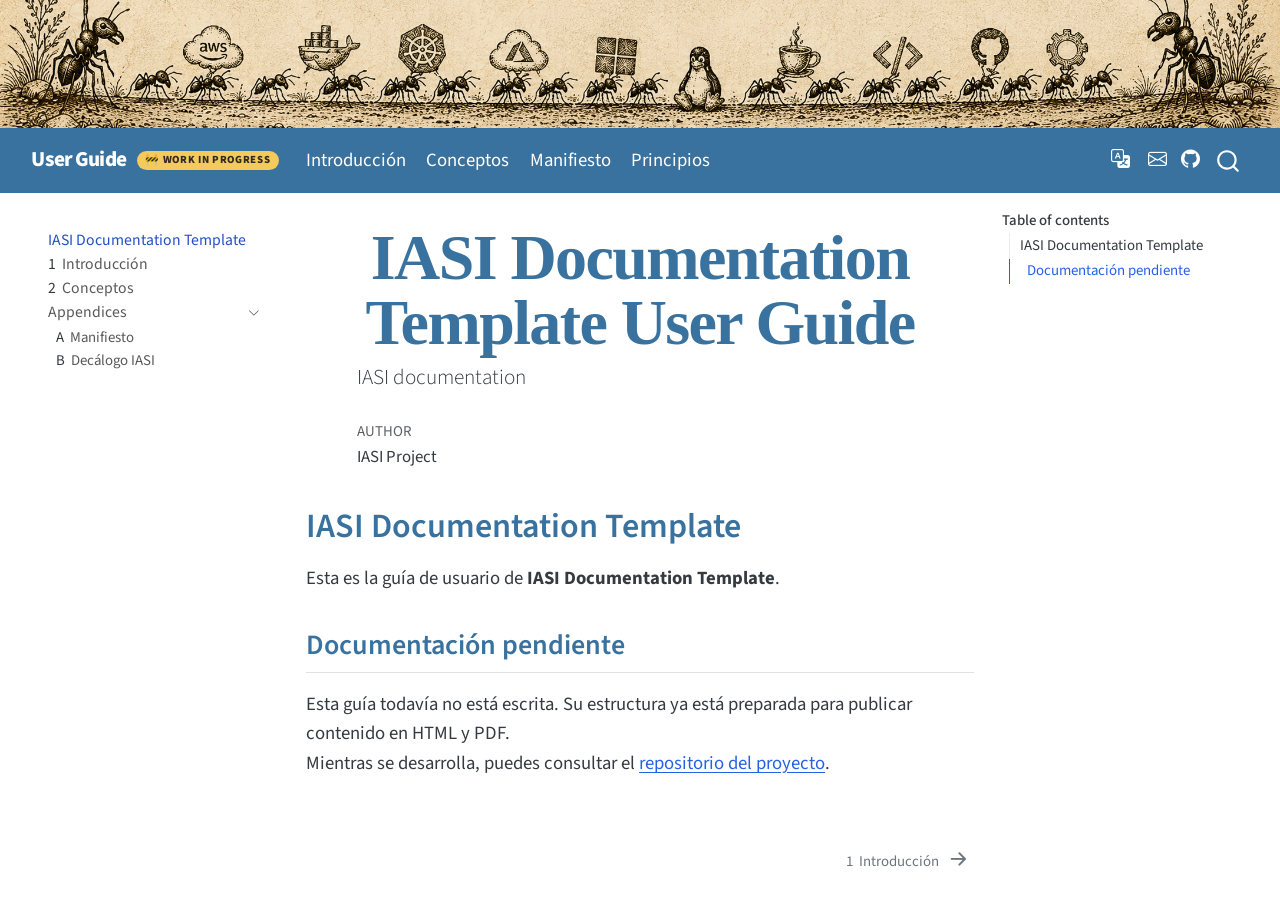
==== publish/user-guide/index.html @ e16250e0 "creadas plantillas publish" ====
<!DOCTYPE html>
<html xmlns="http://www.w3.org/1999/xhtml" lang="en" xml:lang="en"><head>

<meta charset="utf-8">
<meta name="generator" content="quarto-1.9.38">

<meta name="viewport" content="width=device-width, initial-scale=1.0, user-scalable=yes">

<meta name="author" content="IASI Project">

<title>IASI Documentation Template User Guide</title>
<style>
/* Default styles provided by pandoc.
** See https://pandoc.org/MANUAL.html#variables-for-html for config info.
*/
code{white-space: pre-wrap;}
span.smallcaps{font-variant: small-caps;}
div.columns{display: flex; gap: min(4vw, 1.5em);}
div.column{flex: auto; overflow-x: auto;}
div.hanging-indent{margin-left: 1.5em; text-indent: -1.5em;}
ul.task-list{list-style: none;}
ul.task-list li input[type="checkbox"] {
  width: 0.8em;
  margin: 0 0.8em 0.2em -1em; /* quarto-specific, see https://github.com/quarto-dev/quarto-cli/issues/4556 */ 
  vertical-align: middle;
}
</style>


<script src="site_libs/quarto-nav/quarto-nav.js"></script>
<script src="site_libs/quarto-nav/headroom.min.js"></script>
<script src="site_libs/clipboard/clipboard.min.js"></script>
<script src="site_libs/quarto-search/autocomplete.umd.js"></script>
<script src="site_libs/quarto-search/fuse.min.js"></script>
<script src="site_libs/quarto-search/quarto-search.js"></script>
<meta name="quarto:offset" content="./">
<link href="./chapters/01-intro/index.html" rel="next">
<script src="site_libs/quarto-html/quarto.js" type="module"></script>
<script src="site_libs/quarto-html/tabsets/tabsets.js" type="module"></script>
<script src="site_libs/quarto-html/popper.min.js"></script>
<script src="site_libs/quarto-html/tippy.umd.min.js"></script>
<script src="site_libs/quarto-html/anchor.min.js"></script>
<link href="site_libs/quarto-html/tippy.css" rel="stylesheet">
<link href="site_libs/quarto-html/quarto-syntax-highlighting-15634bcf2e68342d4ad2dfa704d543f6.css" rel="stylesheet" id="quarto-text-highlighting-styles">
<script src="site_libs/bootstrap/bootstrap.min.js"></script>
<link href="site_libs/bootstrap/bootstrap-icons.css" rel="stylesheet">
<link href="site_libs/bootstrap/bootstrap-37758bcf14ad8974d9ff99838dd22ecb.min.css" rel="stylesheet" append-hash="true" id="quarto-bootstrap" data-mode="light">
<script id="quarto-search-options" type="application/json">{
  "location": "navbar",
  "copy-button": false,
  "collapse-after": 3,
  "panel-placement": "end",
  "type": "overlay",
  "limit": 50,
  "keyboard-shortcut": [
    "f",
    "/",
    "s"
  ],
  "show-item-context": false,
  "language": {
    "search-no-results-text": "No results",
    "search-matching-documents-text": "matching documents",
    "search-copy-link-title": "Copy link to search",
    "search-hide-matches-text": "Hide additional matches",
    "search-more-match-text": "more match in this document",
    "search-more-matches-text": "more matches in this document",
    "search-clear-button-title": "Clear",
    "search-text-placeholder": "",
    "search-detached-cancel-button-title": "Cancel",
    "search-submit-button-title": "Submit",
    "search-label": "Search"
  }
}</script>
<script>
document.addEventListener("DOMContentLoaded", () => {
  const banner = document.querySelector("#quarto-announcement .iasi-ants-image");
  const bootstrap = document.querySelector("link#quarto-bootstrap");

  if (!banner || !bootstrap) return;

  const siteRoot = bootstrap.href.replace(/site_libs\/bootstrap\/[^/]+$/i, "");
  banner.src = new URL("resources/images/ants.png", siteRoot).href;
});
</script>


</head>

<body class="nav-sidebar floating nav-fixed quarto-light">

<div id="quarto-search-results"></div>
  <header id="quarto-header" class="headroom fixed-top">
    <div id="quarto-announcement" data-announcement-id="924b3bb06044a6f8e6a5618432e2a604" class="alert alert-light hidden"><div class="quarto-announcement-content">
<p><img src="resources/images/ants.png" class="iasi-ants-image img-fluid"></p>
</div></div>
    <nav class="navbar navbar-expand-lg " data-bs-theme="dark">
      <div class="navbar-container container-fluid">
      <div class="navbar-brand-container mx-auto">
    <a class="navbar-brand" href="./index.html">
    <span class="navbar-title">User Guide</span>
    </a>
  </div>
            <div id="quarto-search" class="" title="Search"></div>
          <button class="navbar-toggler" type="button" data-bs-toggle="collapse" data-bs-target="#navbarCollapse" aria-controls="navbarCollapse" role="menu" aria-expanded="false" aria-label="Toggle navigation" onclick="if (window.quartoToggleHeadroom) { window.quartoToggleHeadroom(); }">
  <span class="navbar-toggler-icon"></span>
</button>
          <div class="collapse navbar-collapse" id="navbarCollapse">
            <ul class="navbar-nav navbar-nav-scroll me-auto">
  <li class="nav-item">
    <a class="nav-link active" href="./chapters/01-intro/index.html" aria-current="page"> 
<span class="menu-text">Introducción</span></a>
  </li>  
  <li class="nav-item">
    <a class="nav-link" href="./chapters/02-conceptos/index.html"> 
<span class="menu-text">Conceptos</span></a>
  </li>  
  <li class="nav-item">
    <a class="nav-link" href="./common/manifesto.html"> 
<span class="menu-text">Manifiesto</span></a>
  </li>  
  <li class="nav-item">
    <a class="nav-link" href="./common/principles.html"> 
<span class="menu-text">Principios</span></a>
  </li>  
</ul>
            <ul class="navbar-nav navbar-nav-scroll ms-auto">
  <li class="nav-item compact">
    <a class="nav-link" href="https://iasi-org.github.io/iasi-home/pages/common/manifesto-bilingual.html"> <i class="bi bi-translate" role="img" aria-label="Idioma / Language">
</i> 
<span class="menu-text"></span></a>
  </li>  
  <li class="nav-item compact">
    <a class="nav-link" href="https://iasi-org.github.io/iasi-home/pages/common/contact.html"> <i class="bi bi-envelope" role="img" aria-label="Contacto">
</i> 
<span class="menu-text"></span></a>
  </li>  
</ul>
          </div> <!-- /navcollapse -->
            <div class="quarto-navbar-tools">
    <a href="https://github.com/iasi-org/iasi-docs-template" title="Source Code" class="quarto-navigation-tool px-1" aria-label="Source Code"><i class="bi bi-github"></i></a>
</div>
      </div> <!-- /container-fluid -->
    </nav>
  <nav class="quarto-secondary-nav">
    <div class="container-fluid d-flex">
      <button type="button" class="quarto-btn-toggle btn" data-bs-toggle="collapse" role="button" data-bs-target=".quarto-sidebar-collapse-item" aria-controls="quarto-sidebar" aria-expanded="false" aria-label="Toggle sidebar navigation" onclick="if (window.quartoToggleHeadroom) { window.quartoToggleHeadroom(); }">
        <i class="bi bi-layout-text-sidebar-reverse"></i>
      </button>
        <nav class="quarto-page-breadcrumbs" aria-label="breadcrumb"><ol class="breadcrumb"><li class="breadcrumb-item"><a href="./index.html">IASI Documentation Template</a></li></ol></nav>
        <a class="flex-grow-1" role="navigation" data-bs-toggle="collapse" data-bs-target=".quarto-sidebar-collapse-item" aria-controls="quarto-sidebar" aria-expanded="false" aria-label="Toggle sidebar navigation" onclick="if (window.quartoToggleHeadroom) { window.quartoToggleHeadroom(); }">      
        </a>
    </div>
  </nav>
</header>
<!-- content -->
<div id="quarto-content" class="quarto-container page-columns page-rows-contents page-layout-article page-navbar">
<!-- sidebar -->
  <nav id="quarto-sidebar" class="sidebar collapse collapse-horizontal quarto-sidebar-collapse-item sidebar-navigation floating overflow-auto">
    <div class="sidebar-menu-container"> 
    <ul class="list-unstyled mt-1">
        <li class="sidebar-item">
  <div class="sidebar-item-container"> 
  <a href="./index.html" class="sidebar-item-text sidebar-link active">
 <span class="menu-text">IASI Documentation Template</span></a>
  </div>
</li>
        <li class="sidebar-item">
  <div class="sidebar-item-container"> 
  <a href="./chapters/01-intro/index.html" class="sidebar-item-text sidebar-link">
 <span class="menu-text"><span class="chapter-number">1</span>&nbsp; <span class="chapter-title">Introducción</span></span></a>
  </div>
</li>
        <li class="sidebar-item">
  <div class="sidebar-item-container"> 
  <a href="./chapters/02-conceptos/index.html" class="sidebar-item-text sidebar-link">
 <span class="menu-text"><span class="chapter-number">2</span>&nbsp; <span class="chapter-title">Conceptos</span></span></a>
  </div>
</li>
        <li class="sidebar-item sidebar-item-section">
      <div class="sidebar-item-container"> 
            <a class="sidebar-item-text sidebar-link text-start" data-bs-toggle="collapse" data-bs-target="#quarto-sidebar-section-1" role="navigation" aria-expanded="true">
 <span class="menu-text">Appendices</span></a>
          <a class="sidebar-item-toggle text-start" data-bs-toggle="collapse" data-bs-target="#quarto-sidebar-section-1" role="navigation" aria-expanded="true" aria-label="Toggle section">
            <i class="bi bi-chevron-right ms-2"></i>
          </a> 
      </div>
      <ul id="quarto-sidebar-section-1" class="collapse list-unstyled sidebar-section depth1 show">  
          <li class="sidebar-item">
  <div class="sidebar-item-container"> 
  <a href="./common/manifesto.html" class="sidebar-item-text sidebar-link">
 <span class="menu-text"><span class="chapter-number">A</span>&nbsp; <span class="chapter-title">Manifiesto</span></span></a>
  </div>
</li>
          <li class="sidebar-item">
  <div class="sidebar-item-container"> 
  <a href="./common/principles.html" class="sidebar-item-text sidebar-link">
 <span class="menu-text"><span class="chapter-number">B</span>&nbsp; <span class="chapter-title">Decálogo IASI</span></span></a>
  </div>
</li>
      </ul>
  </li>
    </ul>
    </div>
</nav>
<div id="quarto-sidebar-glass" class="quarto-sidebar-collapse-item" data-bs-toggle="collapse" data-bs-target=".quarto-sidebar-collapse-item"></div>
<!-- margin-sidebar -->
    <div id="quarto-margin-sidebar" class="sidebar margin-sidebar">
        <nav id="TOC" role="doc-toc" class="toc-active">
    <h2 id="toc-title">Table of contents</h2>
   
  <ul>
  <li><a href="#iasi-documentation-template" id="toc-iasi-documentation-template" class="nav-link active" data-scroll-target="#iasi-documentation-template">IASI Documentation Template</a>
  <ul class="collapse">
  <li><a href="#documentación-pendiente" id="toc-documentación-pendiente" class="nav-link" data-scroll-target="#documentación-pendiente">Documentación pendiente</a></li>
  </ul></li>
  </ul>
</nav>
    </div>
<!-- main -->
<main class="content" id="quarto-document-content">

<header id="title-block-header" class="quarto-title-block default">
<div class="quarto-title">
<h1 class="title">IASI Documentation Template User Guide</h1>
<p class="subtitle lead">IASI documentation</p>
</div>



<div class="quarto-title-meta">

    <div>
    <div class="quarto-title-meta-heading">Author</div>
    <div class="quarto-title-meta-contents">
             <p>IASI Project </p>
          </div>
  </div>
    
  
    
  </div>
  


</header>


<section id="iasi-documentation-template" class="level1 unnumbered">
<h1 class="unnumbered">IASI Documentation Template</h1>
<p>Esta es la guía de usuario de <strong>IASI Documentation Template</strong>.</p>
<section id="documentación-pendiente" class="level2 iasi-pending">
<h2 class="anchored" data-anchor-id="documentación-pendiente">Documentación pendiente</h2>
<p>Esta guía todavía no está escrita. Su estructura ya está preparada para publicar contenido en HTML y PDF.</p>
</section>
<p>Mientras se desarrolla, puedes consultar el <a href="https://github.com/iasi-org/iasi-docs-template">repositorio del proyecto</a>.</p>


</section>

</main> <!-- /main -->
<script id="quarto-html-after-body" type="application/javascript">
  window.document.addEventListener("DOMContentLoaded", function (event) {
    const icon = "";
    const anchorJS = new window.AnchorJS();
    anchorJS.options = {
      placement: 'right',
      icon: icon
    };
    anchorJS.add('.anchored');
    const isCodeAnnotation = (el) => {
      for (const clz of el.classList) {
        if (clz.startsWith('code-annotation-')) {                     
          return true;
        }
      }
      return false;
    }
    const onCopySuccess = function(e) {
      // button target
      const button = e.trigger;
      // don't keep focus
      button.blur();
      // flash "checked"
      button.classList.add('code-copy-button-checked');
      var currentTitle = button.getAttribute("title");
      button.setAttribute("title", "Copied!");
      let tooltip;
      if (window.bootstrap) {
        button.setAttribute("data-bs-toggle", "tooltip");
        button.setAttribute("data-bs-placement", "left");
        button.setAttribute("data-bs-title", "Copied!");
        tooltip = new bootstrap.Tooltip(button, 
          { trigger: "manual", 
            customClass: "code-copy-button-tooltip",
            offset: [0, -8]});
        tooltip.show();    
      }
      setTimeout(function() {
        if (tooltip) {
          tooltip.hide();
          button.removeAttribute("data-bs-title");
          button.removeAttribute("data-bs-toggle");
          button.removeAttribute("data-bs-placement");
        }
        button.setAttribute("title", currentTitle);
        button.classList.remove('code-copy-button-checked');
      }, 1000);
      // clear code selection
      e.clearSelection();
    }
    const getTextToCopy = function(trigger) {
      const outerScaffold = trigger.parentElement.cloneNode(true);
      const codeEl = outerScaffold.querySelector('code');
      for (const childEl of codeEl.children) {
        if (isCodeAnnotation(childEl)) {
          childEl.remove();
        }
      }
      return codeEl.innerText;
    }
    const clipboard = new window.ClipboardJS('.code-copy-button:not([data-in-quarto-modal])', {
      text: getTextToCopy
    });
    clipboard.on('success', onCopySuccess);
    if (window.document.getElementById('quarto-embedded-source-code-modal')) {
      const clipboardModal = new window.ClipboardJS('.code-copy-button[data-in-quarto-modal]', {
        text: getTextToCopy,
        container: window.document.getElementById('quarto-embedded-source-code-modal')
      });
      clipboardModal.on('success', onCopySuccess);
    }
      var localhostRegex = new RegExp(/^(?:http|https):\/\/localhost\:?[0-9]*\//);
      var mailtoRegex = new RegExp(/^mailto:/);
        var filterRegex = new RegExp('/' + window.location.host + '/');
      var isInternal = (href) => {
          return filterRegex.test(href) || localhostRegex.test(href) || mailtoRegex.test(href);
      }
      // Inspect non-navigation links and adorn them if external
     var links = window.document.querySelectorAll('a[href]:not(.nav-link):not(.navbar-brand):not(.toc-action):not(.sidebar-link):not(.sidebar-item-toggle):not(.pagination-link):not(.no-external):not([aria-hidden]):not(.dropdown-item):not(.quarto-navigation-tool):not(.about-link)');
      for (var i=0; i<links.length; i++) {
        const link = links[i];
        if (!isInternal(link.href)) {
          // undo the damage that might have been done by quarto-nav.js in the case of
          // links that we want to consider external
          if (link.dataset.originalHref !== undefined) {
            link.href = link.dataset.originalHref;
          }
        }
      }
    function tippyHover(el, contentFn, onTriggerFn, onUntriggerFn) {
      const config = {
        allowHTML: true,
        maxWidth: 500,
        delay: 100,
        arrow: false,
        appendTo: function(el) {
            return el.parentElement;
        },
        interactive: true,
        interactiveBorder: 10,
        theme: 'quarto',
        placement: 'bottom-start',
      };
      if (contentFn) {
        config.content = contentFn;
      }
      if (onTriggerFn) {
        config.onTrigger = onTriggerFn;
      }
      if (onUntriggerFn) {
        config.onUntrigger = onUntriggerFn;
      }
      window.tippy(el, config); 
    }
    const noterefs = window.document.querySelectorAll('a[role="doc-noteref"]');
    for (var i=0; i<noterefs.length; i++) {
      const ref = noterefs[i];
      tippyHover(ref, function() {
        // use id or data attribute instead here
        let href = ref.getAttribute('data-footnote-href') || ref.getAttribute('href');
        try { href = new URL(href).hash; } catch {}
        const id = href.replace(/^#\/?/, "");
        const note = window.document.getElementById(id);
        if (note) {
          return note.innerHTML;
        } else {
          return "";
        }
      });
    }
    const xrefs = window.document.querySelectorAll('a.quarto-xref');
    const processXRef = (id, note) => {
      // Strip column container classes
      const stripColumnClz = (el) => {
        el.classList.remove("page-full", "page-columns");
        if (el.children) {
          for (const child of el.children) {
            stripColumnClz(child);
          }
        }
      }
      stripColumnClz(note)
      if (id === null || id.startsWith('sec-')) {
        // Special case sections, only their first couple elements
        const container = document.createElement("div");
        if (note.children && note.children.length > 2) {
          container.appendChild(note.children[0].cloneNode(true));
          for (let i = 1; i < note.children.length; i++) {
            const child = note.children[i];
            if (child.tagName === "P" && child.innerText === "") {
              continue;
            } else {
              container.appendChild(child.cloneNode(true));
              break;
            }
          }
          if (window.Quarto?.typesetMath) {
            window.Quarto.typesetMath(container);
          }
          return container.innerHTML
        } else {
          if (window.Quarto?.typesetMath) {
            window.Quarto.typesetMath(note);
          }
          return note.innerHTML;
        }
      } else {
        // Remove any anchor links if they are present
        const anchorLink = note.querySelector('a.anchorjs-link');
        if (anchorLink) {
          anchorLink.remove();
        }
        if (window.Quarto?.typesetMath) {
          window.Quarto.typesetMath(note);
        }
        if (note.classList.contains("callout")) {
          return note.outerHTML;
        } else {
          return note.innerHTML;
        }
      }
    }
    for (var i=0; i<xrefs.length; i++) {
      const xref = xrefs[i];
      tippyHover(xref, undefined, function(instance) {
        instance.disable();
        let url = xref.getAttribute('href');
        let hash = undefined; 
        if (url.startsWith('#')) {
          hash = url;
        } else {
          try { hash = new URL(url).hash; } catch {}
        }
        if (hash) {
          const id = hash.replace(/^#\/?/, "");
          const note = window.document.getElementById(id);
          if (note !== null) {
            try {
              const html = processXRef(id, note.cloneNode(true));
              instance.setContent(html);
            } finally {
              instance.enable();
              instance.show();
            }
          } else {
            // See if we can fetch this
            fetch(url.split('#')[0])
            .then(res => res.text())
            .then(html => {
              const parser = new DOMParser();
              const htmlDoc = parser.parseFromString(html, "text/html");
              const note = htmlDoc.getElementById(id);
              if (note !== null) {
                const html = processXRef(id, note);
                instance.setContent(html);
              } 
            }).finally(() => {
              instance.enable();
              instance.show();
            });
          }
        } else {
          // See if we can fetch a full url (with no hash to target)
          // This is a special case and we should probably do some content thinning / targeting
          fetch(url)
          .then(res => res.text())
          .then(html => {
            const parser = new DOMParser();
            const htmlDoc = parser.parseFromString(html, "text/html");
            const note = htmlDoc.querySelector('main.content');
            if (note !== null) {
              // This should only happen for chapter cross references
              // (since there is no id in the URL)
              // remove the first header
              if (note.children.length > 0 && note.children[0].tagName === "HEADER") {
                note.children[0].remove();
              }
              const html = processXRef(null, note);
              instance.setContent(html);
            } 
          }).finally(() => {
            instance.enable();
            instance.show();
          });
        }
      }, function(instance) {
      });
    }
        let selectedAnnoteEl;
        const selectorForAnnotation = ( cell, annotation) => {
          let cellAttr = 'data-code-cell="' + cell + '"';
          let lineAttr = 'data-code-annotation="' +  annotation + '"';
          const selector = 'span[' + cellAttr + '][' + lineAttr + ']';
          return selector;
        }
        const selectCodeLines = (annoteEl) => {
          const doc = window.document;
          const targetCell = annoteEl.getAttribute("data-target-cell");
          const targetAnnotation = annoteEl.getAttribute("data-target-annotation");
          const annoteSpan = window.document.querySelector(selectorForAnnotation(targetCell, targetAnnotation));
          const lines = annoteSpan.getAttribute("data-code-lines").split(",");
          const lineIds = lines.map((line) => {
            return targetCell + "-" + line;
          })
          let top = null;
          let height = null;
          let parent = null;
          if (lineIds.length > 0) {
              //compute the position of the single el (top and bottom and make a div)
              const el = window.document.getElementById(lineIds[0]);
              top = el.offsetTop;
              height = el.offsetHeight;
              parent = el.parentElement.parentElement;
            if (lineIds.length > 1) {
              const lastEl = window.document.getElementById(lineIds[lineIds.length - 1]);
              const bottom = lastEl.offsetTop + lastEl.offsetHeight;
              height = bottom - top;
            }
            if (top !== null && height !== null && parent !== null) {
              // cook up a div (if necessary) and position it 
              let div = window.document.getElementById("code-annotation-line-highlight");
              if (div === null) {
                div = window.document.createElement("div");
                div.setAttribute("id", "code-annotation-line-highlight");
                div.style.position = 'absolute';
                parent.appendChild(div);
              }
              div.style.top = top - 2 + "px";
              div.style.height = height + 4 + "px";
              div.style.left = 0;
              let gutterDiv = window.document.getElementById("code-annotation-line-highlight-gutter");
              if (gutterDiv === null) {
                gutterDiv = window.document.createElement("div");
                gutterDiv.setAttribute("id", "code-annotation-line-highlight-gutter");
                gutterDiv.style.position = 'absolute';
                const codeCell = window.document.getElementById(targetCell);
                const gutter = codeCell.querySelector('.code-annotation-gutter');
                gutter.appendChild(gutterDiv);
              }
              gutterDiv.style.top = top - 2 + "px";
              gutterDiv.style.height = height + 4 + "px";
            }
            selectedAnnoteEl = annoteEl;
          }
        };
        const unselectCodeLines = () => {
          const elementsIds = ["code-annotation-line-highlight", "code-annotation-line-highlight-gutter"];
          elementsIds.forEach((elId) => {
            const div = window.document.getElementById(elId);
            if (div) {
              div.remove();
            }
          });
          selectedAnnoteEl = undefined;
        };
          // Handle positioning of the toggle
      window.addEventListener(
        "resize",
        throttle(() => {
          elRect = undefined;
          if (selectedAnnoteEl) {
            selectCodeLines(selectedAnnoteEl);
          }
        }, 10)
      );
      function throttle(fn, ms) {
      let throttle = false;
      let timer;
        return (...args) => {
          if(!throttle) { // first call gets through
              fn.apply(this, args);
              throttle = true;
          } else { // all the others get throttled
              if(timer) clearTimeout(timer); // cancel #2
              timer = setTimeout(() => {
                fn.apply(this, args);
                timer = throttle = false;
              }, ms);
          }
        };
      }
        // Attach click handler to the DT
        const annoteDls = window.document.querySelectorAll('dt[data-target-cell]');
        for (const annoteDlNode of annoteDls) {
          annoteDlNode.addEventListener('click', (event) => {
            const clickedEl = event.target;
            if (clickedEl !== selectedAnnoteEl) {
              unselectCodeLines();
              const activeEl = window.document.querySelector('dt[data-target-cell].code-annotation-active');
              if (activeEl) {
                activeEl.classList.remove('code-annotation-active');
              }
              selectCodeLines(clickedEl);
              clickedEl.classList.add('code-annotation-active');
            } else {
              // Unselect the line
              unselectCodeLines();
              clickedEl.classList.remove('code-annotation-active');
            }
          });
        }
    const findCites = (el) => {
      const parentEl = el.parentElement;
      if (parentEl) {
        const cites = parentEl.dataset.cites;
        if (cites) {
          return {
            el,
            cites: cites.split(' ')
          };
        } else {
          return findCites(el.parentElement)
        }
      } else {
        return undefined;
      }
    };
    var bibliorefs = window.document.querySelectorAll('a[role="doc-biblioref"]');
    for (var i=0; i<bibliorefs.length; i++) {
      const ref = bibliorefs[i];
      const citeInfo = findCites(ref);
      if (citeInfo) {
        tippyHover(citeInfo.el, function() {
          var popup = window.document.createElement('div');
          citeInfo.cites.forEach(function(cite) {
            var citeDiv = window.document.createElement('div');
            citeDiv.classList.add('hanging-indent');
            citeDiv.classList.add('csl-entry');
            var biblioDiv = window.document.getElementById('ref-' + cite);
            if (biblioDiv) {
              citeDiv.innerHTML = biblioDiv.innerHTML;
            }
            popup.appendChild(citeDiv);
          });
          return popup.innerHTML;
        });
      }
    }
  });
  </script>
<nav class="page-navigation">
  <div class="nav-page nav-page-previous">
  </div>
  <div class="nav-page nav-page-next">
      <a href="./chapters/01-intro/index.html" class="pagination-link" aria-label="Introducción">
        <span class="nav-page-text"><span class="chapter-number">1</span>&nbsp; <span class="chapter-title">Introducción</span></span> <i class="bi bi-arrow-right-short"></i>
      </a>
  </div>
</nav>
</div> <!-- /content -->




</body></html>
---- publish/user-guide/site_libs/quarto-html/tippy.css ----
.tippy-box[data-animation=fade][data-state=hidden]{opacity:0}[data-tippy-root]{max-width:calc(100vw - 10px)}.tippy-box{position:relative;background-color:#333;color:#fff;border-radius:4px;font-size:14px;line-height:1.4;white-space:normal;outline:0;transition-property:transform,visibility,opacity}.tippy-box[data-placement^=top]>.tippy-arrow{bottom:0}.tippy-box[data-placement^=top]>.tippy-arrow:before{bottom:-7px;left:0;border-width:8px 8px 0;border-top-color:initial;transform-origin:center top}.tippy-box[data-placement^=bottom]>.tippy-arrow{top:0}.tippy-box[data-placement^=bottom]>.tippy-arrow:before{top:-7px;left:0;border-width:0 8px 8px;border-bottom-color:initial;transform-origin:center bottom}.tippy-box[data-placement^=left]>.tippy-arrow{right:0}.tippy-box[data-placement^=left]>.tippy-arrow:before{border-width:8px 0 8px 8px;border-left-color:initial;right:-7px;transform-origin:center left}.tippy-box[data-placement^=right]>.tippy-arrow{left:0}.tippy-box[data-placement^=right]>.tippy-arrow:before{left:-7px;border-width:8px 8px 8px 0;border-right-color:initial;transform-origin:center right}.tippy-box[data-inertia][data-state=visible]{transition-timing-function:cubic-bezier(.54,1.5,.38,1.11)}.tippy-arrow{width:16px;height:16px;color:#333}.tippy-arrow:before{content:"";position:absolute;border-color:transparent;border-style:solid}.tippy-content{position:relative;padding:5px 9px;z-index:1}
---- publish/user-guide/site_libs/quarto-html/quarto-syntax-highlighting-15634bcf2e68342d4ad2dfa704d543f6.css ----
/* quarto syntax highlight colors */
:root {
  --quarto-hl-ot-color: #003B4F;
  --quarto-hl-at-color: #657422;
  --quarto-hl-ss-color: #20794D;
  --quarto-hl-an-color: #5E5E5E;
  --quarto-hl-fu-color: #4758AB;
  --quarto-hl-st-color: #20794D;
  --quarto-hl-cf-color: #003B4F;
  --quarto-hl-op-color: #5E5E5E;
  --quarto-hl-er-color: #AD0000;
  --quarto-hl-bn-color: #AD0000;
  --quarto-hl-al-color: #AD0000;
  --quarto-hl-va-color: #111111;
  --quarto-hl-bu-color: inherit;
  --quarto-hl-ex-color: inherit;
  --quarto-hl-pp-color: #AD0000;
  --quarto-hl-in-color: #5E5E5E;
  --quarto-hl-vs-color: #20794D;
  --quarto-hl-wa-color: #5E5E5E;
  --quarto-hl-do-color: #5E5E5E;
  --quarto-hl-im-color: #00769E;
  --quarto-hl-ch-color: #20794D;
  --quarto-hl-dt-color: #AD0000;
  --quarto-hl-fl-color: #AD0000;
  --quarto-hl-co-color: #5E5E5E;
  --quarto-hl-cv-color: #5E5E5E;
  --quarto-hl-cn-color: #8f5902;
  --quarto-hl-sc-color: #5E5E5E;
  --quarto-hl-dv-color: #AD0000;
  --quarto-hl-kw-color: #003B4F;
}

/* other quarto variables */
:root {
  --quarto-font-monospace: SFMono-Regular, Menlo, Monaco, Consolas, "Liberation Mono", "Courier New", monospace;
}

/* syntax highlight based on Pandoc's rules */
pre > code.sourceCode > span {
  color: #003B4F;
}

code.sourceCode > span {
  color: #003B4F;
}

div.sourceCode,
div.sourceCode pre.sourceCode {
  color: #003B4F;
}

/* Normal */
code span {
  color: #003B4F;
}

/* Alert */
code span.al {
  color: #AD0000;
  font-style: inherit;
}

/* Annotation */
code span.an {
  color: #5E5E5E;
  font-style: inherit;
}

/* Attribute */
code span.at {
  color: #657422;
  font-style: inherit;
}

/* BaseN */
code span.bn {
  color: #AD0000;
  font-style: inherit;
}

/* BuiltIn */
code span.bu {
  font-style: inherit;
}

/* ControlFlow */
code span.cf {
  color: #003B4F;
  font-weight: bold;
  font-style: inherit;
}

/* Char */
code span.ch {
  color: #20794D;
  font-style: inherit;
}

/* Constant */
code span.cn {
  color: #8f5902;
  font-style: inherit;
}

/* Comment */
code span.co {
  color: #5E5E5E;
  font-style: inherit;
}

/* CommentVar */
code span.cv {
  color: #5E5E5E;
  font-style: italic;
}

/* Documentation */
code span.do {
  color: #5E5E5E;
  font-style: italic;
}

/* DataType */
code span.dt {
  color: #AD0000;
  font-style: inherit;
}

/* DecVal */
code span.dv {
  color: #AD0000;
  font-style: inherit;
}

/* Error */
code span.er {
  color: #AD0000;
  font-style: inherit;
}

/* Extension */
code span.ex {
  font-style: inherit;
}

/* Float */
code span.fl {
  color: #AD0000;
  font-style: inherit;
}

/* Function */
code span.fu {
  color: #4758AB;
  font-style: inherit;
}

/* Import */
code span.im {
  color: #00769E;
  font-style: inherit;
}

/* Information */
code span.in {
  color: #5E5E5E;
  font-style: inherit;
}

/* Keyword */
code span.kw {
  color: #003B4F;
  font-weight: bold;
  font-style: inherit;
}

/* Operator */
code span.op {
  color: #5E5E5E;
  font-style: inherit;
}

/* Other */
code span.ot {
  color: #003B4F;
  font-style: inherit;
}

/* Preprocessor */
code span.pp {
  color: #AD0000;
  font-style: inherit;
}

/* SpecialChar */
code span.sc {
  color: #5E5E5E;
  font-style: inherit;
}

/* SpecialString */
code span.ss {
  color: #20794D;
  font-style: inherit;
}

/* String */
code span.st {
  color: #20794D;
  font-style: inherit;
}

/* Variable */
code span.va {
  color: #111111;
  font-style: inherit;
}

/* VerbatimString */
code span.vs {
  color: #20794D;
  font-style: inherit;
}

/* Warning */
code span.wa {
  color: #5E5E5E;
  font-style: italic;
}

.prevent-inlining {
  content: "</";
}

/*# sourceMappingURL=f23921c56f73e400b49028c9186a1aa0.css.map */
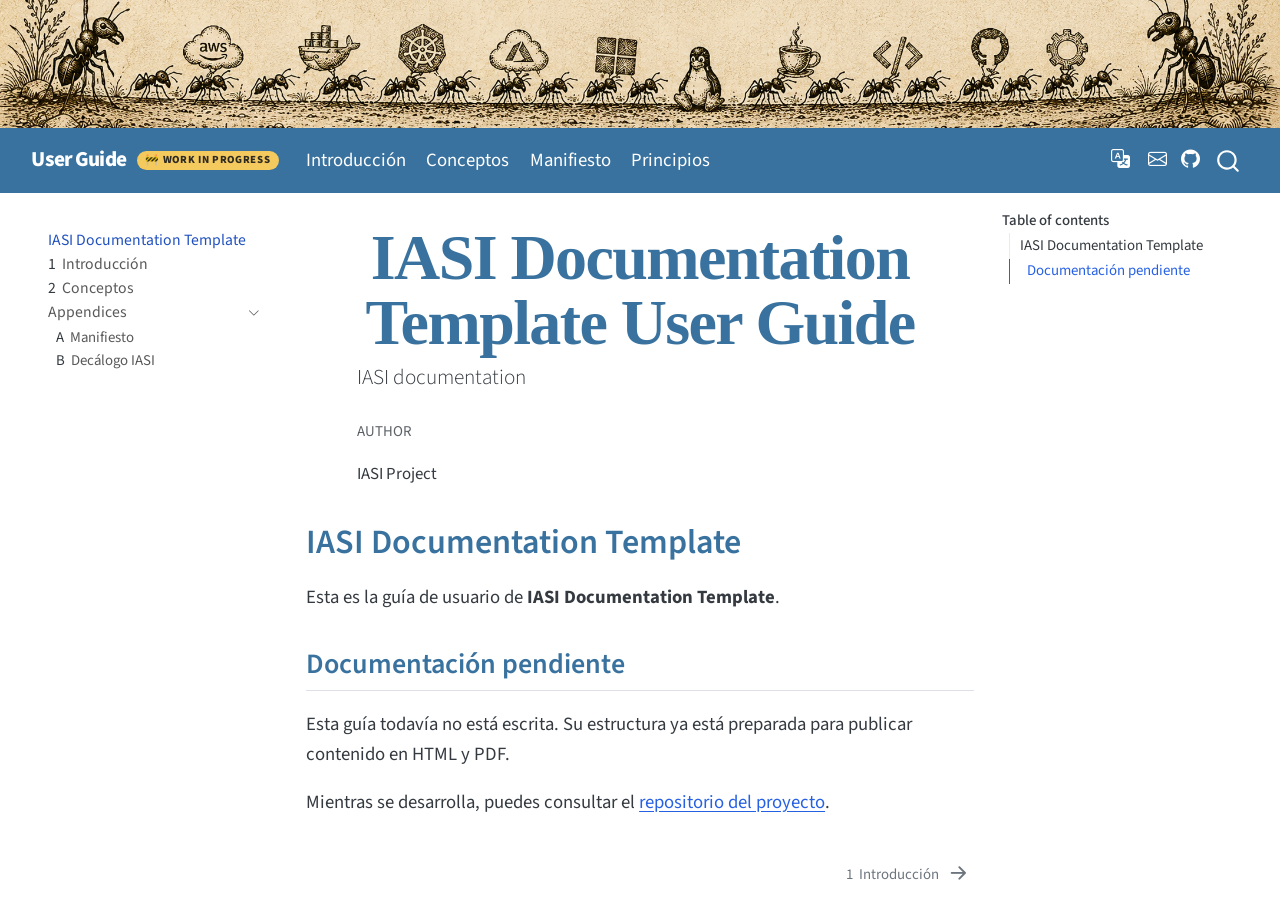
==== commit 2c336294: "Challenge" ====
--- a/publish/user-guide/index.html
+++ b/publish/user-guide/index.html
@@ -44,7 +44,7 @@
 <link href="site_libs/quarto-html/quarto-syntax-highlighting-15634bcf2e68342d4ad2dfa704d543f6.css" rel="stylesheet" id="quarto-text-highlighting-styles">
 <script src="site_libs/bootstrap/bootstrap.min.js"></script>
 <link href="site_libs/bootstrap/bootstrap-icons.css" rel="stylesheet">
-<link href="site_libs/bootstrap/bootstrap-37758bcf14ad8974d9ff99838dd22ecb.min.css" rel="stylesheet" append-hash="true" id="quarto-bootstrap" data-mode="light">
+<link href="site_libs/bootstrap/bootstrap-797d27cea1d4e5a7f22cd0c0edd4997e.min.css" rel="stylesheet" append-hash="true" id="quarto-bootstrap" data-mode="light">
 <script id="quarto-search-options" type="application/json">{
   "location": "navbar",
   "copy-button": false,
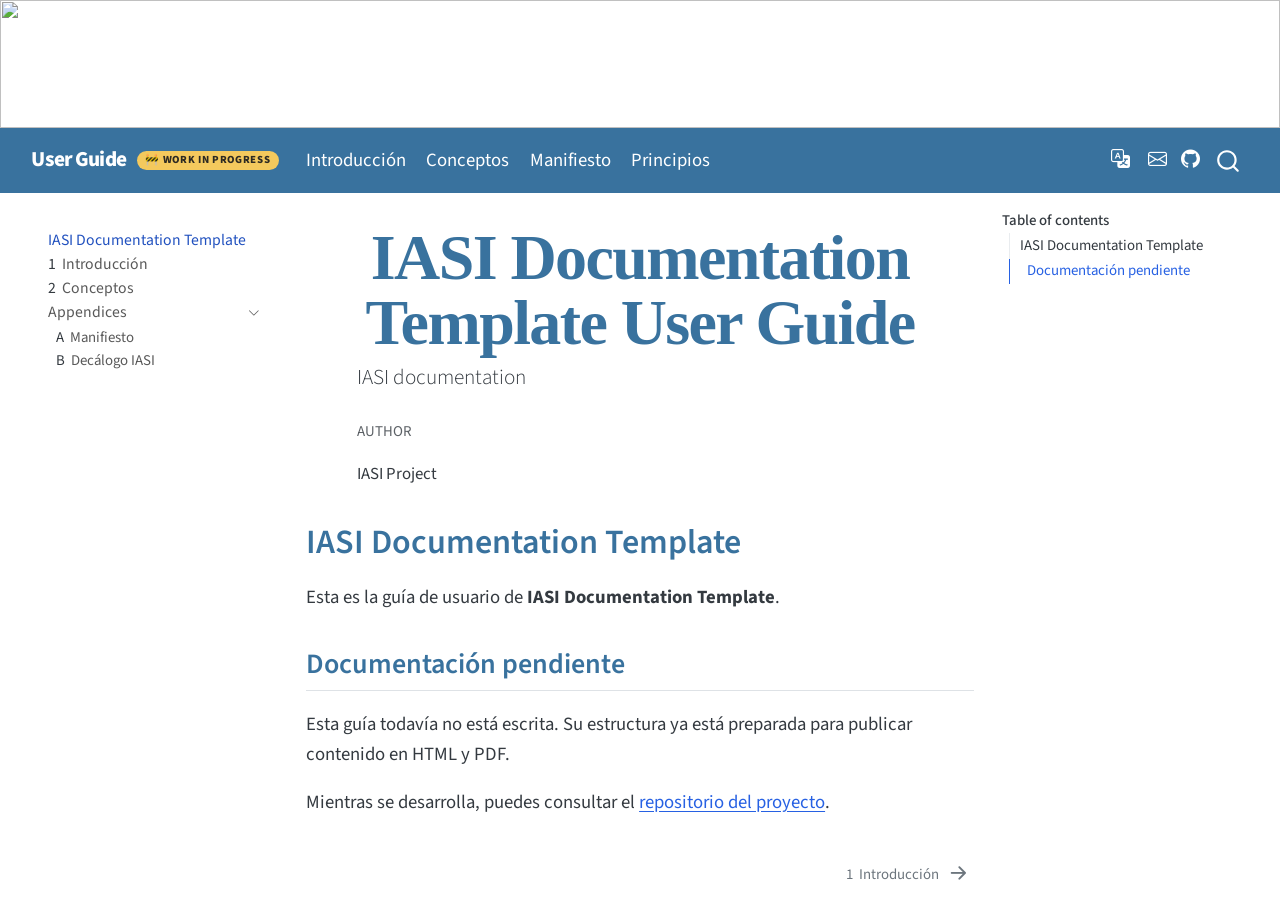
==== commit 54c5437f: "corregido sync" ====
--- a/publish/user-guide/index.html
+++ b/publish/user-guide/index.html
@@ -44,7 +44,7 @@
 <link href="site_libs/quarto-html/quarto-syntax-highlighting-15634bcf2e68342d4ad2dfa704d543f6.css" rel="stylesheet" id="quarto-text-highlighting-styles">
 <script src="site_libs/bootstrap/bootstrap.min.js"></script>
 <link href="site_libs/bootstrap/bootstrap-icons.css" rel="stylesheet">
-<link href="site_libs/bootstrap/bootstrap-797d27cea1d4e5a7f22cd0c0edd4997e.min.css" rel="stylesheet" append-hash="true" id="quarto-bootstrap" data-mode="light">
+<link href="site_libs/bootstrap/bootstrap-4eaf7b184de22013665c3d2863091a53.min.css" rel="stylesheet" append-hash="true" id="quarto-bootstrap" data-mode="light">
 <script id="quarto-search-options" type="application/json">{
   "location": "navbar",
   "copy-button": false,
@@ -72,17 +72,6 @@
     "search-label": "Search"
   }
 }</script>
-<script>
-document.addEventListener("DOMContentLoaded", () => {
-  const banner = document.querySelector("#quarto-announcement .iasi-ants-image");
-  const bootstrap = document.querySelector("link#quarto-bootstrap");
-
-  if (!banner || !bootstrap) return;
-
-  const siteRoot = bootstrap.href.replace(/site_libs\/bootstrap\/[^/]+$/i, "");
-  banner.src = new URL("resources/images/ants.png", siteRoot).href;
-});
-</script>
 
 
 </head>
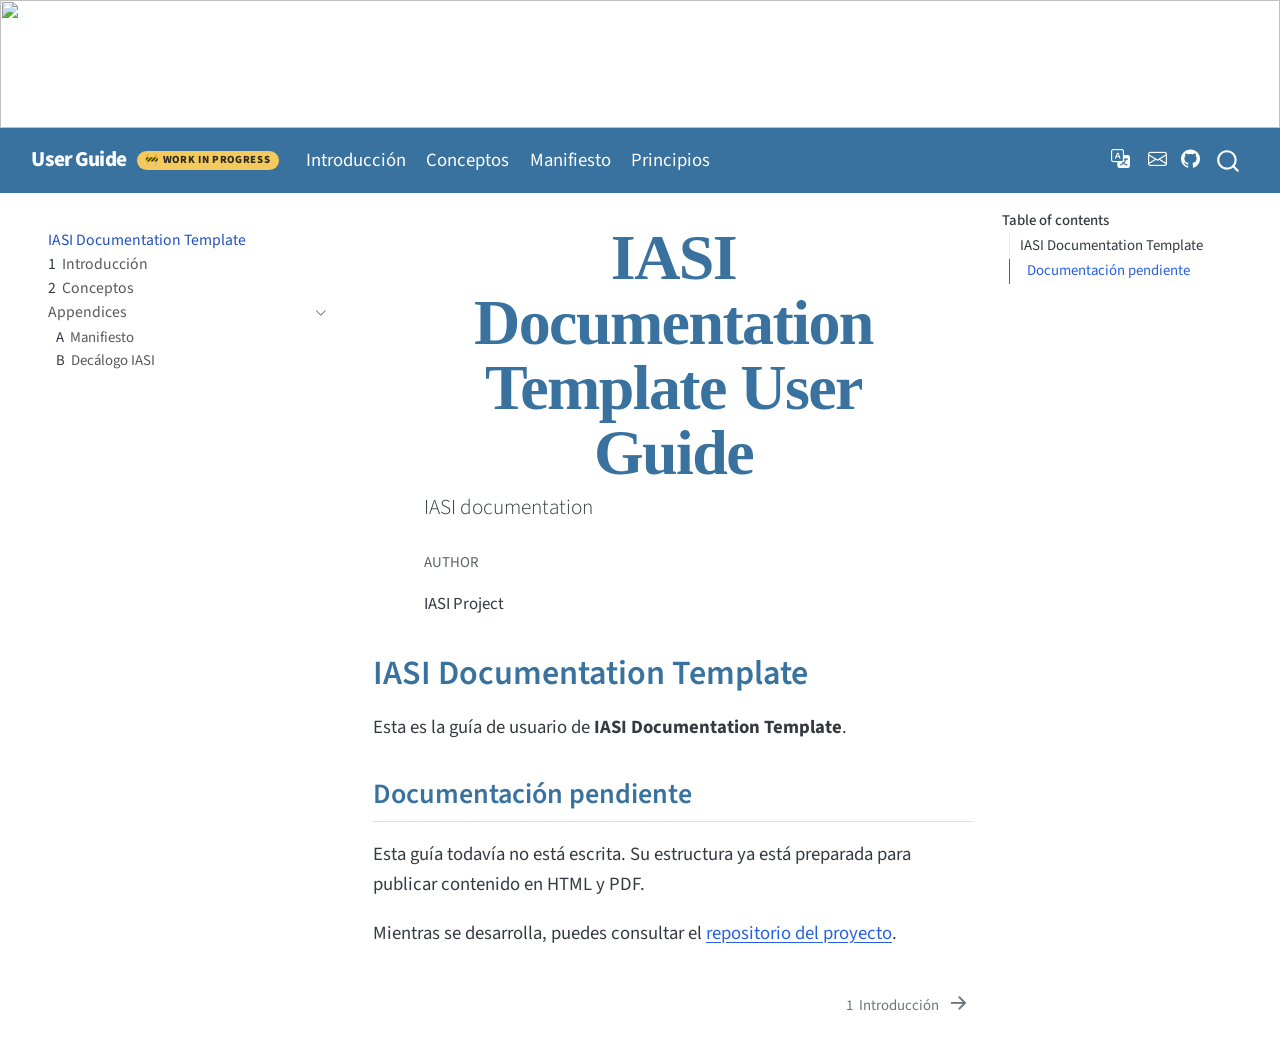
==== commit cb508220: "optimizado deploy" ====
--- a/publish/user-guide/index.html
+++ b/publish/user-guide/index.html
@@ -44,7 +44,7 @@
 <link href="site_libs/quarto-html/quarto-syntax-highlighting-15634bcf2e68342d4ad2dfa704d543f6.css" rel="stylesheet" id="quarto-text-highlighting-styles">
 <script src="site_libs/bootstrap/bootstrap.min.js"></script>
 <link href="site_libs/bootstrap/bootstrap-icons.css" rel="stylesheet">
-<link href="site_libs/bootstrap/bootstrap-4eaf7b184de22013665c3d2863091a53.min.css" rel="stylesheet" append-hash="true" id="quarto-bootstrap" data-mode="light">
+<link href="site_libs/bootstrap/bootstrap-05c29dc1ee65705a06ded16e9c3413ff.min.css" rel="stylesheet" append-hash="true" id="quarto-bootstrap" data-mode="light">
 <script id="quarto-search-options" type="application/json">{
   "location": "navbar",
   "copy-button": false,
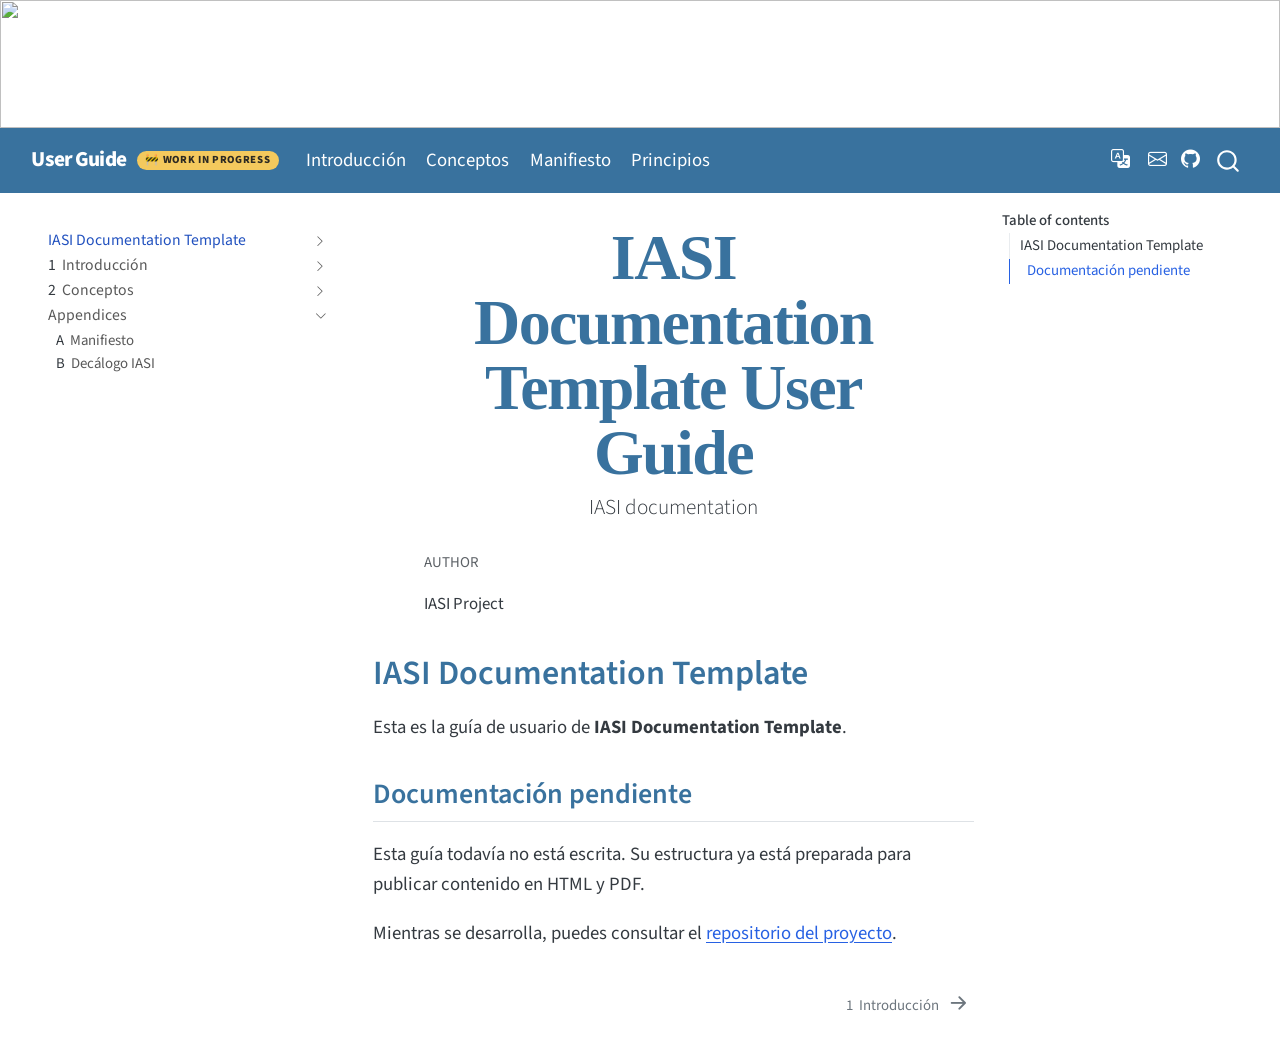
==== commit c919e473: "checkpoint antes de gitbook" ====
--- a/publish/user-guide/index.html
+++ b/publish/user-guide/index.html
@@ -1,22 +1,23 @@
 <!DOCTYPE html>
-<html xmlns="http://www.w3.org/1999/xhtml" lang="en" xml:lang="en"><head>
-
+<html xmlns="http://www.w3.org/1999/xhtml" lang="en" xml:lang="en">
+<head>
+<meta http-equiv="Content-Type" content="text/html; charset=UTF-8">
 <meta charset="utf-8">
-<meta name="generator" content="quarto-1.9.38">
-
+<meta name="generator" content="quarto-1.10.18">
 <meta name="viewport" content="width=device-width, initial-scale=1.0, user-scalable=yes">
-
 <meta name="author" content="IASI Project">
-
 <title>IASI Documentation Template User Guide</title>
 <style>
 /* Default styles provided by pandoc.
 ** See https://pandoc.org/MANUAL.html#variables-for-html for config info.
 */
-code{white-space: pre-wrap;}
 span.smallcaps{font-variant: small-caps;}
-div.columns{display: flex; gap: min(4vw, 1.5em);}
-div.column{flex: auto; overflow-x: auto;}
+div.columns{display: flex; gap: 1.5em;}
+div.column{flex: auto;}
+@media screen {
+div.columns{gap: min(4vw, 1.5em);}
+div.column{overflow-x: auto;}
+}
 div.hanging-indent{margin-left: 1.5em; text-indent: -1.5em;}
 ul.task-list{list-style: none;}
 ul.task-list li input[type="checkbox"] {
@@ -25,26 +26,12 @@
   vertical-align: middle;
 }
 </style>
-
-
-<script src="site_libs/quarto-nav/quarto-nav.js"></script>
-<script src="site_libs/quarto-nav/headroom.min.js"></script>
-<script src="site_libs/clipboard/clipboard.min.js"></script>
-<script src="site_libs/quarto-search/autocomplete.umd.js"></script>
-<script src="site_libs/quarto-search/fuse.min.js"></script>
-<script src="site_libs/quarto-search/quarto-search.js"></script>
-<meta name="quarto:offset" content="./">
+<script src="site_libs/quarto-nav/quarto-nav.js"></script><script src="site_libs/quarto-nav/headroom.min.js"></script><script src="site_libs/clipboard/clipboard.min.js"></script><script src="site_libs/quarto-search/autocomplete.umd.js"></script><script src="site_libs/quarto-search/fuse.min.js"></script><script src="site_libs/quarto-search/quarto-search.js"></script><meta name="quarto:offset" content="./">
 <link href="./chapters/01-intro/index.html" rel="next">
-<script src="site_libs/quarto-html/quarto.js" type="module"></script>
-<script src="site_libs/quarto-html/tabsets/tabsets.js" type="module"></script>
-<script src="site_libs/quarto-html/popper.min.js"></script>
-<script src="site_libs/quarto-html/tippy.umd.min.js"></script>
-<script src="site_libs/quarto-html/anchor.min.js"></script>
-<link href="site_libs/quarto-html/tippy.css" rel="stylesheet">
-<link href="site_libs/quarto-html/quarto-syntax-highlighting-15634bcf2e68342d4ad2dfa704d543f6.css" rel="stylesheet" id="quarto-text-highlighting-styles">
-<script src="site_libs/bootstrap/bootstrap.min.js"></script>
-<link href="site_libs/bootstrap/bootstrap-icons.css" rel="stylesheet">
-<link href="site_libs/bootstrap/bootstrap-05c29dc1ee65705a06ded16e9c3413ff.min.css" rel="stylesheet" append-hash="true" id="quarto-bootstrap" data-mode="light">
+<script src="site_libs/quarto-html/quarto.js" type="module"></script><script src="site_libs/quarto-html/tabsets/tabsets.js" type="module"></script><script src="site_libs/quarto-html/popper.min.js"></script><script src="site_libs/quarto-html/tippy.umd.min.js"></script><script src="site_libs/quarto-html/anchor.min.js"></script><link href="site_libs/quarto-html/tippy.css" rel="stylesheet">
+<link href="site_libs/quarto-html/quarto-syntax-highlighting-64a204ab8560d761af7679ceaba22944.css" rel="stylesheet" id="quarto-text-highlighting-styles">
+<script src="site_libs/bootstrap/bootstrap.min.js"></script><link href="site_libs/bootstrap/bootstrap-icons.css" rel="stylesheet">
+<link href="site_libs/bootstrap/bootstrap-4595486ea1989c3f473c799d476bc9ff.min.css" rel="stylesheet" append-hash="true" id="quarto-bootstrap" data-mode="light">
 <script id="quarto-search-options" type="application/json">{
   "location": "navbar",
   "copy-button": false,
@@ -72,19 +59,14 @@
     "search-label": "Search"
   }
 }</script>
-
-
 </head>
-
 <body class="nav-sidebar floating nav-fixed quarto-light">
 
 <div id="quarto-search-results"></div>
-  <header id="quarto-header" class="headroom fixed-top">
-    <div id="quarto-announcement" data-announcement-id="924b3bb06044a6f8e6a5618432e2a604" class="alert alert-light hidden"><div class="quarto-announcement-content">
+  <header id="quarto-header" class="headroom fixed-top"><div id="quarto-announcement" data-announcement-id="924b3bb06044a6f8e6a5618432e2a604" class="alert alert-light hidden"><div class="quarto-announcement-content">
 <p><img src="resources/images/ants.png" class="iasi-ants-image img-fluid"></p>
 </div></div>
-    <nav class="navbar navbar-expand-lg " data-bs-theme="dark">
-      <div class="navbar-container container-fluid">
+    <nav class="navbar navbar-expand-lg " data-bs-theme="dark"><div class="navbar-container container-fluid">
       <div class="navbar-brand-container mx-auto">
     <a class="navbar-brand" href="./index.html">
     <span class="navbar-title">User Guide</span>
@@ -96,7 +78,7 @@
 </button>
           <div class="collapse navbar-collapse" id="navbarCollapse">
             <ul class="navbar-nav navbar-nav-scroll me-auto">
-  <li class="nav-item">
+<li class="nav-item">
     <a class="nav-link active" href="./chapters/01-intro/index.html" aria-current="page"> 
 <span class="menu-text">Introducción</span></a>
   </li>  
@@ -113,8 +95,8 @@
 <span class="menu-text">Principios</span></a>
   </li>  
 </ul>
-            <ul class="navbar-nav navbar-nav-scroll ms-auto">
-  <li class="nav-item compact">
+<ul class="navbar-nav navbar-nav-scroll ms-auto">
+<li class="nav-item compact">
     <a class="nav-link" href="https://iasi-org.github.io/iasi-home/pages/common/manifesto-bilingual.html"> <i class="bi bi-translate" role="img" aria-label="Idioma / Language">
 </i> 
 <span class="menu-text"></span></a>
@@ -125,46 +107,71 @@
 <span class="menu-text"></span></a>
   </li>  
 </ul>
-          </div> <!-- /navcollapse -->
+</div> <!-- /navcollapse -->
             <div class="quarto-navbar-tools">
     <a href="https://github.com/iasi-org/iasi-docs-template" title="Source Code" class="quarto-navigation-tool px-1" aria-label="Source Code"><i class="bi bi-github"></i></a>
 </div>
       </div> <!-- /container-fluid -->
-    </nav>
-  <nav class="quarto-secondary-nav">
-    <div class="container-fluid d-flex">
+    </nav><nav class="quarto-secondary-nav"><div class="container-fluid d-flex">
       <button type="button" class="quarto-btn-toggle btn" data-bs-toggle="collapse" role="button" data-bs-target=".quarto-sidebar-collapse-item" aria-controls="quarto-sidebar" aria-expanded="false" aria-label="Toggle sidebar navigation" onclick="if (window.quartoToggleHeadroom) { window.quartoToggleHeadroom(); }">
         <i class="bi bi-layout-text-sidebar-reverse"></i>
       </button>
-        <nav class="quarto-page-breadcrumbs" aria-label="breadcrumb"><ol class="breadcrumb"><li class="breadcrumb-item"><a href="./index.html">IASI Documentation Template</a></li></ol></nav>
-        <a class="flex-grow-1" role="navigation" data-bs-toggle="collapse" data-bs-target=".quarto-sidebar-collapse-item" aria-controls="quarto-sidebar" aria-expanded="false" aria-label="Toggle sidebar navigation" onclick="if (window.quartoToggleHeadroom) { window.quartoToggleHeadroom(); }">      
+        <nav class="quarto-page-breadcrumbs" aria-label="breadcrumb"><ol class="breadcrumb"><li class="breadcrumb-item"><a href="./index.html">IASI Documentation Template</a></li></ol></nav><a class="flex-grow-1" role="navigation" data-bs-toggle="collapse" data-bs-target=".quarto-sidebar-collapse-item" aria-controls="quarto-sidebar" aria-expanded="false" aria-label="Toggle sidebar navigation" onclick="if (window.quartoToggleHeadroom) { window.quartoToggleHeadroom(); }">      
         </a>
     </div>
-  </nav>
-</header>
-<!-- content -->
-<div id="quarto-content" class="quarto-container page-columns page-rows-contents page-layout-article page-navbar">
+  </nav></header><!-- content --><div id="quarto-content" class="quarto-container page-columns page-rows-contents page-layout-article page-navbar">
 <!-- sidebar -->
-  <nav id="quarto-sidebar" class="sidebar collapse collapse-horizontal quarto-sidebar-collapse-item sidebar-navigation floating overflow-auto">
-    <div class="sidebar-menu-container"> 
+  <nav id="quarto-sidebar" class="sidebar collapse collapse-horizontal quarto-sidebar-collapse-item sidebar-navigation floating overflow-auto"><div class="sidebar-menu-container"> 
     <ul class="list-unstyled mt-1">
-        <li class="sidebar-item">
+<li class="sidebar-item sidebar-item-section">
   <div class="sidebar-item-container"> 
   <a href="./index.html" class="sidebar-item-text sidebar-link active">
  <span class="menu-text">IASI Documentation Template</span></a>
-  </div>
-</li>
-        <li class="sidebar-item">
+  <a class="sidebar-item-toggle text-start collapsed" data-bs-toggle="collapse" data-bs-target="#iasi-sidebar--index-html" role="navigation" aria-expanded="false" aria-controls="iasi-sidebar--index-html" aria-label="Toggle section"><i class="bi bi-chevron-right ms-2"></i></a>
+</div>
+<ul id="iasi-sidebar--index-html" class="collapse list-unstyled sidebar-section depth2">
+<li class="sidebar-item-section">
+<a href="./index.html#iasi-documentation-template" id="toc-iasi-documentation-template" class="nav-link active" data-scroll-target="#iasi-documentation-template">IASI Documentation Template</a>
+  <ul class="collapse list-unstyled sidebar-section depth3" id="iasi-sidebar--index-html-1">
+<li><a href="./index.html#documentaci%C3%B3n-pendiente" id="toc-documentación-pendiente" class="nav-link" data-scroll-target="#documentación-pendiente">Documentación pendiente</a></li>
+  </ul>
+<a class="sidebar-item-toggle text-start collapsed" data-bs-toggle="collapse" data-bs-target="#iasi-sidebar--index-html-1" role="navigation" aria-expanded="false" aria-controls="iasi-sidebar--index-html-1" aria-label="Toggle section"><i class="bi bi-chevron-right ms-2"></i></a>
+</li>
+  </ul>
+</li>
+        <li class="sidebar-item sidebar-item-section">
   <div class="sidebar-item-container"> 
   <a href="./chapters/01-intro/index.html" class="sidebar-item-text sidebar-link">
- <span class="menu-text"><span class="chapter-number">1</span>&nbsp; <span class="chapter-title">Introducción</span></span></a>
-  </div>
-</li>
-        <li class="sidebar-item">
+ <span class="menu-text"><span class="chapter-number">1</span>  <span class="chapter-title">Introducción</span></span></a>
+  <a class="sidebar-item-toggle text-start collapsed" data-bs-toggle="collapse" data-bs-target="#iasi-sidebar--chapters-01-intro-index-html" role="navigation" aria-expanded="false" aria-controls="iasi-sidebar--chapters-01-intro-index-html" aria-label="Toggle section"><i class="bi bi-chevron-right ms-2"></i></a>
+</div>
+<ul id="iasi-sidebar--chapters-01-intro-index-html" class="collapse list-unstyled sidebar-section depth2">
+<li><a href="./chapters/01-intro/index.html#contenido-pendiente" id="toc-contenido-pendiente" class="nav-link active" data-scroll-target="#contenido-pendiente"><span class="header-section-number">1.1</span> Contenido pendiente</a></li>
+  <li class="sidebar-item-section">
+<a href="./chapters/01-intro/index.html#primeros-pasos" id="toc-primeros-pasos" class="nav-link" data-scroll-target="#primeros-pasos"><span class="header-section-number">2</span> Primeros pasos</a>
+  <ul class="collapse list-unstyled sidebar-section depth3" id="iasi-sidebar--chapters-01-intro-index-html-2">
+<li><a href="./chapters/01-intro/index.html#contenido-pendiente-1" id="toc-contenido-pendiente-1" class="nav-link" data-scroll-target="#contenido-pendiente-1"><span class="header-section-number">2.1</span> Contenido pendiente</a></li>
+  </ul>
+<a class="sidebar-item-toggle text-start collapsed" data-bs-toggle="collapse" data-bs-target="#iasi-sidebar--chapters-01-intro-index-html-2" role="navigation" aria-expanded="false" aria-controls="iasi-sidebar--chapters-01-intro-index-html-2" aria-label="Toggle section"><i class="bi bi-chevron-right ms-2"></i></a>
+</li>
+  </ul>
+</li>
+        <li class="sidebar-item sidebar-item-section">
   <div class="sidebar-item-container"> 
   <a href="./chapters/02-conceptos/index.html" class="sidebar-item-text sidebar-link">
- <span class="menu-text"><span class="chapter-number">2</span>&nbsp; <span class="chapter-title">Conceptos</span></span></a>
-  </div>
+ <span class="menu-text"><span class="chapter-number">2</span>  <span class="chapter-title">Conceptos</span></span></a>
+  <a class="sidebar-item-toggle text-start collapsed" data-bs-toggle="collapse" data-bs-target="#iasi-sidebar--chapters-02-conceptos-index-html" role="navigation" aria-expanded="false" aria-controls="iasi-sidebar--chapters-02-conceptos-index-html" aria-label="Toggle section"><i class="bi bi-chevron-right ms-2"></i></a>
+</div>
+<ul id="iasi-sidebar--chapters-02-conceptos-index-html" class="collapse list-unstyled sidebar-section depth2">
+<li><a href="./chapters/02-conceptos/index.html#contenido-pendiente" id="toc-contenido-pendiente" class="nav-link active" data-scroll-target="#contenido-pendiente"><span class="header-section-number">2.1</span> Contenido pendiente</a></li>
+  <li class="sidebar-item-section">
+<a href="./chapters/02-conceptos/index.html#conceptos-principales" id="toc-conceptos-principales" class="nav-link" data-scroll-target="#conceptos-principales"><span class="header-section-number">3</span> Conceptos principales</a>
+  <ul class="collapse list-unstyled sidebar-section depth3" id="iasi-sidebar--chapters-02-conceptos-index-html-2">
+<li><a href="./chapters/02-conceptos/index.html#contenido-pendiente-1" id="toc-contenido-pendiente-1" class="nav-link" data-scroll-target="#contenido-pendiente-1"><span class="header-section-number">3.1</span> Contenido pendiente</a></li>
+  </ul>
+<a class="sidebar-item-toggle text-start collapsed" data-bs-toggle="collapse" data-bs-target="#iasi-sidebar--chapters-02-conceptos-index-html-2" role="navigation" aria-expanded="false" aria-controls="iasi-sidebar--chapters-02-conceptos-index-html-2" aria-label="Toggle section"><i class="bi bi-chevron-right ms-2"></i></a>
+</li>
+  </ul>
 </li>
         <li class="sidebar-item sidebar-item-section">
       <div class="sidebar-item-container"> 
@@ -174,43 +181,39 @@
             <i class="bi bi-chevron-right ms-2"></i>
           </a> 
       </div>
-      <ul id="quarto-sidebar-section-1" class="collapse list-unstyled sidebar-section depth1 show">  
-          <li class="sidebar-item">
+      <ul id="quarto-sidebar-section-1" class="collapse list-unstyled sidebar-section depth1 show">
+<li class="sidebar-item">
   <div class="sidebar-item-container"> 
   <a href="./common/manifesto.html" class="sidebar-item-text sidebar-link">
- <span class="menu-text"><span class="chapter-number">A</span>&nbsp; <span class="chapter-title">Manifiesto</span></span></a>
+ <span class="menu-text"><span class="chapter-number">A</span>  <span class="chapter-title">Manifiesto</span></span></a>
   </div>
 </li>
           <li class="sidebar-item">
   <div class="sidebar-item-container"> 
   <a href="./common/principles.html" class="sidebar-item-text sidebar-link">
- <span class="menu-text"><span class="chapter-number">B</span>&nbsp; <span class="chapter-title">Decálogo IASI</span></span></a>
+ <span class="menu-text"><span class="chapter-number">B</span>  <span class="chapter-title">Decálogo IASI</span></span></a>
   </div>
 </li>
       </ul>
-  </li>
+</li>
     </ul>
-    </div>
-</nav>
-<div id="quarto-sidebar-glass" class="quarto-sidebar-collapse-item" data-bs-toggle="collapse" data-bs-target=".quarto-sidebar-collapse-item"></div>
+</div>
+</nav><div id="quarto-sidebar-glass" class="quarto-sidebar-collapse-item" data-bs-toggle="collapse" data-bs-target=".quarto-sidebar-collapse-item"></div>
 <!-- margin-sidebar -->
     <div id="quarto-margin-sidebar" class="sidebar margin-sidebar">
-        <nav id="TOC" role="doc-toc" class="toc-active">
-    <h2 id="toc-title">Table of contents</h2>
+        <nav id="TOC" role="doc-toc" class="toc-active"><h2 id="toc-title">Table of contents</h2>
    
   <ul>
-  <li><a href="#iasi-documentation-template" id="toc-iasi-documentation-template" class="nav-link active" data-scroll-target="#iasi-documentation-template">IASI Documentation Template</a>
+<li>
+<a href="#iasi-documentation-template" id="toc-iasi-documentation-template" class="nav-link active" data-scroll-target="#iasi-documentation-template">IASI Documentation Template</a>
   <ul class="collapse">
-  <li><a href="#documentación-pendiente" id="toc-documentación-pendiente" class="nav-link" data-scroll-target="#documentación-pendiente">Documentación pendiente</a></li>
-  </ul></li>
+<li><a href="#documentaci%C3%B3n-pendiente" id="toc-documentación-pendiente" class="nav-link" data-scroll-target="#documentación-pendiente">Documentación pendiente</a></li>
   </ul>
-</nav>
-    </div>
+</li>
+  </ul></nav>
+</div>
 <!-- main -->
-<main class="content" id="quarto-document-content">
-
-<header id="title-block-header" class="quarto-title-block default">
-<div class="quarto-title">
+<main class="content" id="quarto-document-content"><header id="title-block-header" class="quarto-title-block default"><div class="quarto-title">
 <h1 class="title">IASI Documentation Template User Guide</h1>
 <p class="subtitle lead">IASI documentation</p>
 </div>
@@ -232,23 +235,14 @@
   
 
 
-</header>
-
-
-<section id="iasi-documentation-template" class="level1 unnumbered">
-<h1 class="unnumbered">IASI Documentation Template</h1>
+</header><section id="iasi-documentation-template" class="level1 unnumbered"><h1 class="unnumbered">IASI Documentation Template</h1>
 <p>Esta es la guía de usuario de <strong>IASI Documentation Template</strong>.</p>
-<section id="documentación-pendiente" class="level2 iasi-pending">
-<h2 class="anchored" data-anchor-id="documentación-pendiente">Documentación pendiente</h2>
+<section id="documentación-pendiente" class="level2 iasi-pending"><h2 class="anchored" data-anchor-id="documentación-pendiente">Documentación pendiente</h2>
 <p>Esta guía todavía no está escrita. Su estructura ya está preparada para publicar contenido en HTML y PDF.</p>
-</section>
-<p>Mientras se desarrolla, puedes consultar el <a href="https://github.com/iasi-org/iasi-docs-template">repositorio del proyecto</a>.</p>
-
-
-</section>
-
-</main> <!-- /main -->
-<script id="quarto-html-after-body" type="application/javascript">
+</section><p>Mientras se desarrolla, puedes consultar el <a href="https://github.com/iasi-org/iasi-docs-template">repositorio del proyecto</a>.</p>
+
+
+</section></main><!-- /main --><script id="quarto-html-after-body" type="application/javascript">
   window.document.addEventListener("DOMContentLoaded", function (event) {
     const icon = "";
     const anchorJS = new window.AnchorJS();
@@ -647,13 +641,11 @@
       }
     }
   });
-  </script>
-<nav class="page-navigation">
-  <div class="nav-page nav-page-previous">
+  </script><nav class="page-navigation"><div class="nav-page nav-page-previous">
   </div>
   <div class="nav-page nav-page-next">
       <a href="./chapters/01-intro/index.html" class="pagination-link" aria-label="Introducción">
-        <span class="nav-page-text"><span class="chapter-number">1</span>&nbsp; <span class="chapter-title">Introducción</span></span> <i class="bi bi-arrow-right-short"></i>
+        <span class="nav-page-text"><span class="chapter-number">1</span>  <span class="chapter-title">Introducción</span></span> <i class="bi bi-arrow-right-short"></i>
       </a>
   </div>
 </nav>
@@ -662,4 +654,5 @@
 
 
 
-</body></html>+</body>
+</html>
--- a/publish/user-guide/site_libs/quarto-html/quarto-syntax-highlighting-64a204ab8560d761af7679ceaba22944.css
+++ b/publish/user-guide/site_libs/quarto-html/quarto-syntax-highlighting-64a204ab8560d761af7679ceaba22944.css
@@ -0,0 +1,236 @@
+/* quarto syntax highlight colors */
+:root {
+  --quarto-hl-ot-color: #003B4F;
+  --quarto-hl-at-color: #657422;
+  --quarto-hl-ss-color: #20794D;
+  --quarto-hl-an-color: #5E5E5E;
+  --quarto-hl-fu-color: #4758AB;
+  --quarto-hl-st-color: #20794D;
+  --quarto-hl-cf-color: #003B4F;
+  --quarto-hl-op-color: #5E5E5E;
+  --quarto-hl-er-color: #AD0000;
+  --quarto-hl-bn-color: #AD0000;
+  --quarto-hl-al-color: #AD0000;
+  --quarto-hl-va-color: #111111;
+  --quarto-hl-bu-color: inherit;
+  --quarto-hl-ex-color: inherit;
+  --quarto-hl-pp-color: #AD0000;
+  --quarto-hl-in-color: #5E5E5E;
+  --quarto-hl-vs-color: #20794D;
+  --quarto-hl-wa-color: #5E5E5E;
+  --quarto-hl-do-color: #5E5E5E;
+  --quarto-hl-im-color: #00769E;
+  --quarto-hl-ch-color: #20794D;
+  --quarto-hl-dt-color: #AD0000;
+  --quarto-hl-fl-color: #AD0000;
+  --quarto-hl-co-color: #5E5E5E;
+  --quarto-hl-cv-color: #5E5E5E;
+  --quarto-hl-cn-color: #8f5902;
+  --quarto-hl-sc-color: #5E5E5E;
+  --quarto-hl-dv-color: #AD0000;
+  --quarto-hl-kw-color: #003B4F;
+}
+
+/* other quarto variables */
+:root {
+  --quarto-font-monospace: SFMono-Regular, Menlo, Monaco, Consolas, "Liberation Mono", "Courier New", monospace;
+}
+
+/* syntax highlight based on Pandoc's rules */
+pre > code.sourceCode > span {
+  color: #003B4F;
+}
+
+code.sourceCode > span {
+  color: #003B4F;
+}
+
+div.sourceCode,
+div.sourceCode pre.sourceCode {
+  color: #003B4F;
+}
+
+/* Normal */
+code span {
+  color: #003B4F;
+}
+
+/* Alert */
+code span.al {
+  color: #AD0000;
+  font-style: inherit;
+}
+
+/* Annotation */
+code span.an {
+  color: #5E5E5E;
+  font-style: inherit;
+}
+
+/* Attribute */
+code span.at {
+  color: #657422;
+  font-style: inherit;
+}
+
+/* BaseN */
+code span.bn {
+  color: #AD0000;
+  font-style: inherit;
+}
+
+/* BuiltIn */
+code span.bu {
+  font-style: inherit;
+}
+
+/* ControlFlow */
+code span.cf {
+  color: #003B4F;
+  font-weight: bold;
+  font-style: inherit;
+}
+
+/* Char */
+code span.ch {
+  color: #20794D;
+  font-style: inherit;
+}
+
+/* Constant */
+code span.cn {
+  color: #8f5902;
+  font-style: inherit;
+}
+
+/* Comment */
+code span.co {
+  color: #5E5E5E;
+  font-style: inherit;
+}
+
+/* CommentVar */
+code span.cv {
+  color: #5E5E5E;
+  font-style: italic;
+}
+
+/* Documentation */
+code span.do {
+  color: #5E5E5E;
+  font-style: italic;
+}
+
+/* DataType */
+code span.dt {
+  color: #AD0000;
+  font-style: inherit;
+}
+
+/* DecVal */
+code span.dv {
+  color: #AD0000;
+  font-style: inherit;
+}
+
+/* Error */
+code span.er {
+  color: #AD0000;
+  font-style: inherit;
+}
+
+/* Extension */
+code span.ex {
+  font-style: inherit;
+}
+
+/* Float */
+code span.fl {
+  color: #AD0000;
+  font-style: inherit;
+}
+
+/* Function */
+code span.fu {
+  color: #4758AB;
+  font-style: inherit;
+}
+
+/* Import */
+code span.im {
+  color: #00769E;
+  font-style: inherit;
+}
+
+/* Information */
+code span.in {
+  color: #5E5E5E;
+  font-style: inherit;
+}
+
+/* Keyword */
+code span.kw {
+  color: #003B4F;
+  font-weight: bold;
+  font-style: inherit;
+}
+
+/* Operator */
+code span.op {
+  color: #5E5E5E;
+  font-style: inherit;
+}
+
+/* Other */
+code span.ot {
+  color: #003B4F;
+  font-style: inherit;
+}
+
+/* Preprocessor */
+code span.pp {
+  color: #AD0000;
+  font-style: inherit;
+}
+
+/* SpecialChar */
+code span.sc {
+  color: #5E5E5E;
+  font-style: inherit;
+}
+
+/* SpecialString */
+code span.ss {
+  color: #20794D;
+  font-style: inherit;
+}
+
+/* String */
+code span.st {
+  color: #20794D;
+  font-style: inherit;
+}
+
+/* Variable */
+code span.va {
+  color: #111111;
+  font-style: inherit;
+}
+
+/* VerbatimString */
+code span.vs {
+  color: #20794D;
+  font-style: inherit;
+}
+
+/* Warning */
+code span.wa {
+  color: #5E5E5E;
+  font-style: italic;
+}
+
+.prevent-inlining {
+  content: "</";
+}
+
+/*# sourceMappingURL=9d8d5bb603a83b8298b89080a598c93b.css.map */
